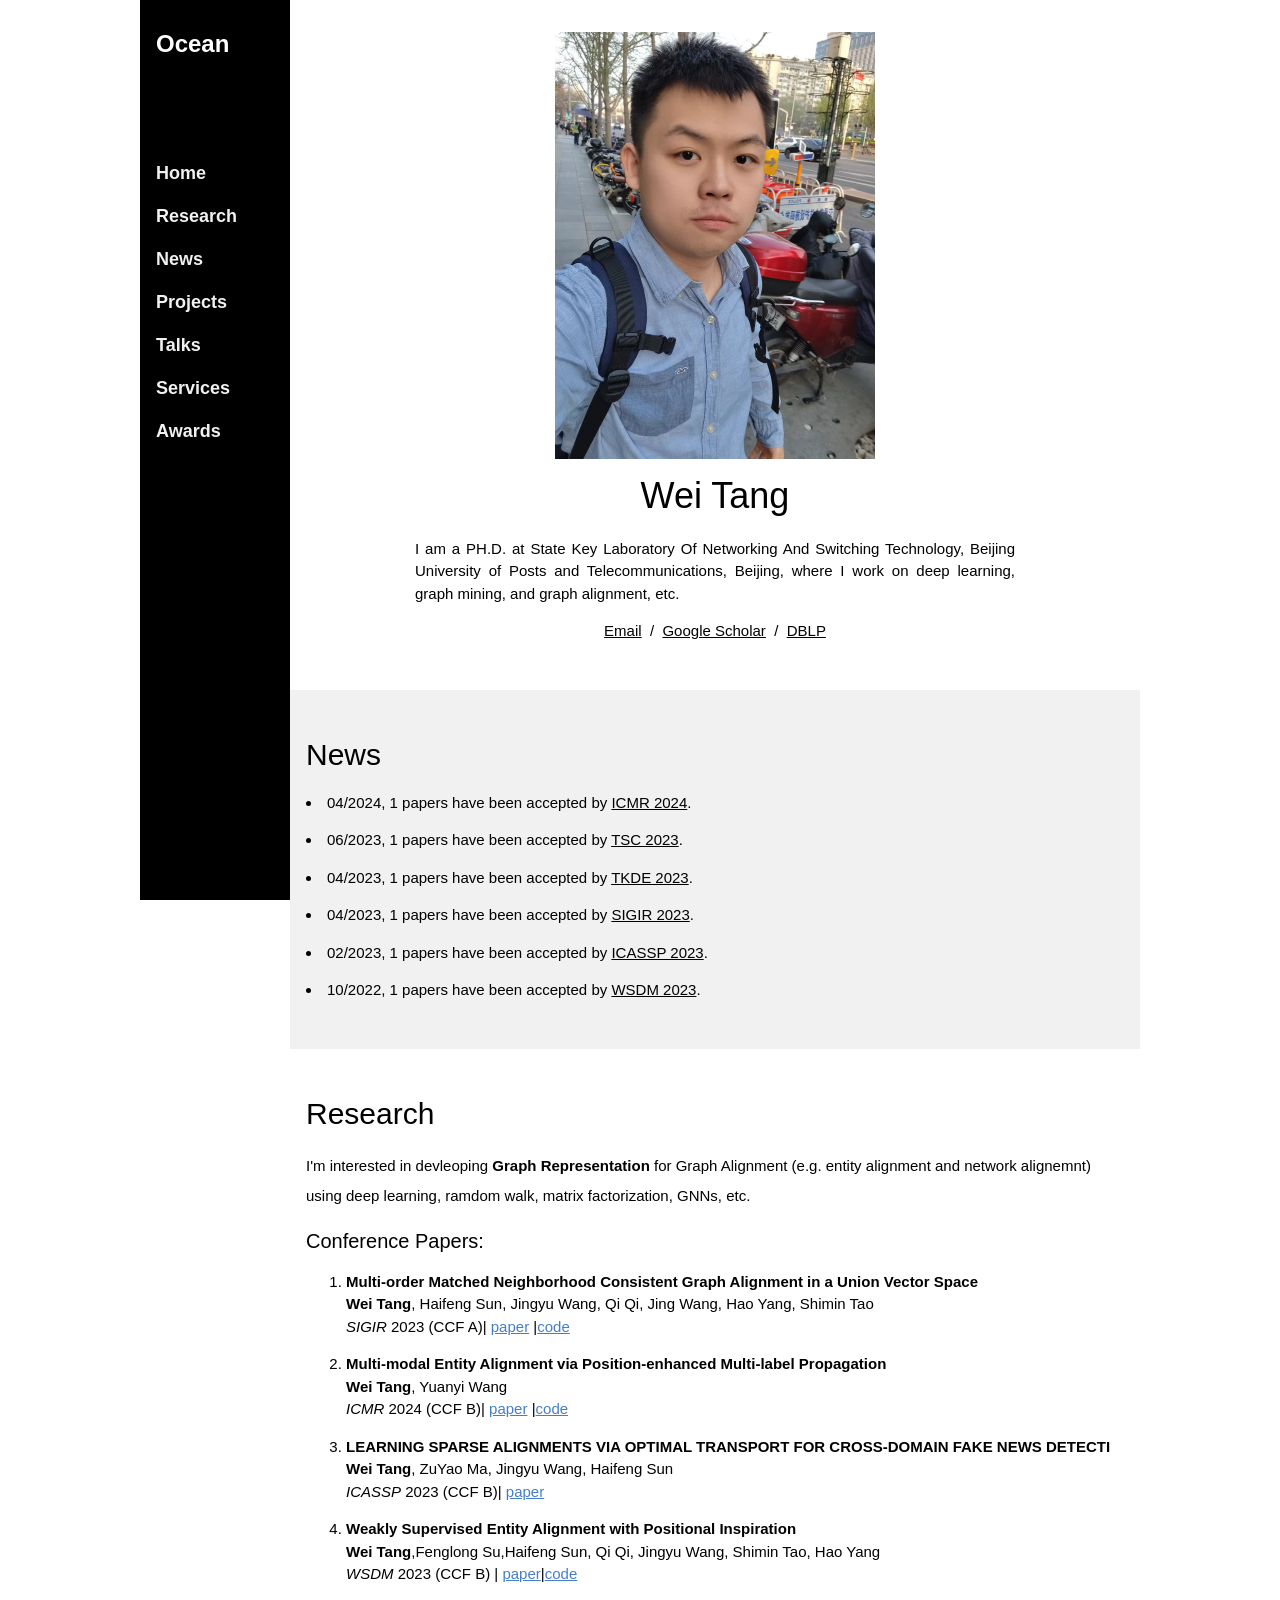
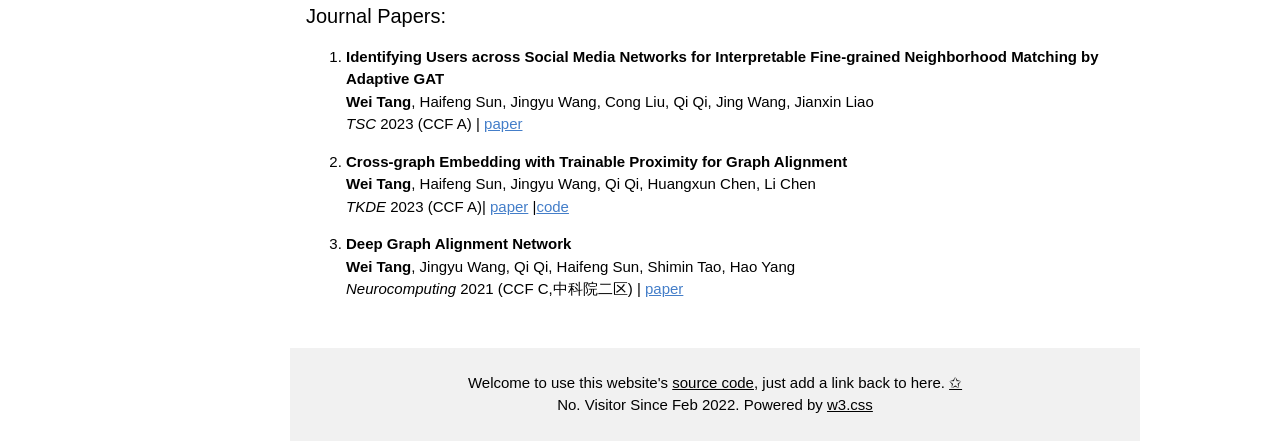
==== index.html @ 627c903e "Update index.html" ====
<!DOCTYPE html>
<html xmlns="http://www.w3.org/1999/xhtml" xml:lang="en">

<head>

  <title>Wei Tang's Homepage</title>

  <meta charset="UTF-8">
  <meta name="viewport" content="width=device-width, initial-scale=1">
  <meta http-equiv="Content-Type" content="text/html; charset=UTF-8">
  <meta name="description" content="Wei Tang is currently a Ph.D. from Beijing University of Posts and Telecommunications.">
  <meta name="keywords" content="Wei Tang, 唐伟, tangwei, Weo, Tang, Graph Representation, Graph/Network Alignment, BUPT, Data Mining">
  <meta name="author" content="Wei Tang" />

  <link rel="stylesheet" href="w3.css">

  <style>
  .w3-sidebar a {font-family: "Roboto", sans-serif}
  body,h1,h2,h3,h4,h5,h6,.w3-wide {font-family: "Montserrat", sans-serif;}
  </style>

  <link rel="icon" type="image/png" href="images/icons.png">
  <!--
  <script src="jquery.min.js"></script>
  <script>
  $(document).ready(function(){
    // Add smooth scrolling to all links
    $("a").on('click', function(event) {
      // Make sure this.hash has a value before overriding default behavior
      if (this.hash !== "") {
        // Prevent default anchor click behavior
        event.preventDefault();
        // Store hash
        var hash = this.hash;
        // Using jQuery's animate() method to add smooth page scroll
        // The optional number (800) specifies the number of milliseconds it takes to scroll to the specified area
        $('html, body').animate({
          scrollTop: $(hash).offset().top
        }, 800, function(){
          // Add hash (#) to URL when done scrolling (default click behavior)
          window.location.hash = hash;
        });
      } // End if
    });
  });
  </script>
  //-->

</head>


<body class="w3-content" style="max-width:1000px">

<!-- Sidebar/menu -->
<nav class="w3-sidebar w3-bar-block w3-black w3-collapse w3-top w3-right" style="z-index:3;width:150px" id="mySidebar">
  <div class="w3-container w3-display-container w3-padding-16">
    <h3><b>Ocean</b></h3>
  </div>
  <div class="w3-padding-64 w3-text-light-grey w3-large" style="font-weight:bold">
    <a href="#home" class="w3-bar-item w3-button">Home</a>
    <a href="#publications" class="w3-bar-item w3-button">Research</a>
    <a href="#news" class="w3-bar-item w3-button">News</a>
    <a href="#projects" class="w3-bar-item w3-button">Projects</a>
    <a href="#talks" class="w3-bar-item w3-button">Talks</a>
    <a href="#service" class="w3-bar-item w3-button">Services</a>
    <a href="#award" class="w3-bar-item w3-button">Awards</a>

  </div>
</nav>

<!-- Top menu on small screens -->
<header class="w3-bar w3-top w3-hide-large w3-black w3-xlarge">
  <div class="w3-bar-item w3-padding-24">Ocean</div>
  <a href="javascript:void(0)" class="w3-bar-item w3-button w3-padding-24 w3-right"  style="font-stretch: extra-expanded;" onclick="w3_open()"><b>≡</b></a>
  </div>
</header>

<!-- Overlay effect when opening sidebar on small screens -->
<div class="w3-overlay w3-hide-large" onclick="w3_close()" style="cursor:pointer" title="close side menu" id="myOverlay"></div>

<!-- !PAGE CONTENT! -->
<div class="w3-main" style="margin-left:150px">

  <!-- Push down content on small screens -->
  <div class="w3-hide-large" style="margin-top:83px"></div>

<!-- The Home Section -->
    <div class="w3-container w3-center w3-padding-32" id="home">
      <img style="width: 80%;max-width: 320px" alt="profile photo" src="images/tangwei.jpg">
      <h1>Wei Tang</h1>
        <p class="w3-justify" style="width:100%;border:0px;border-spacing:0px;border-collapse:separate;margin-right:auto;margin-left:auto;max-width:600px">
          I am a PH.D. at State Key Laboratory Of Networking And Switching Technology, Beijing University of Posts and Telecommunications, Beijing, where I work on deep learning, graph mining, and graph alignment, etc. 
        </p>
        <p class="w3-center">
          <a href="mailto:tangocean@bupt.edu.cn">Email</a> &nbsp/&nbsp
          <a href="https://scholar.google.com/citations?user=0C5hr3gAAAAJ&hl=zh-CN">Google Scholar</a> &nbsp/&nbsp
          <a href="https://dblp.org/pid/58/1874-13.html"> DBLP </a>
        </p>
        </tbody></table>
  </div>

<!-- The News Section-->
  <div class="w3-container w3-light-grey w3-padding-32" id="news">
   <h2>News</h2>
	  <p><li> 04/2024, 1 papers have been accepted by <a href="10.1145/3652583.3658085">ICMR 2024</a>. </li></p>
	  <p><li> 06/2023, 1 papers have been accepted by <a href="https://ieeexplore.ieee.org/xpl/RecentIssue.jsp?punumber=4629386">TSC 2023</a>. </li></p>
	      <p><li> 04/2023, 1 papers have been accepted by <a href="https://ieeexplore.ieee.org/xpl/RecentIssue.jsp?punumber=69">TKDE 2023</a>. </li></p>
      <p><li> 04/2023, 1 papers have been accepted by <a href="https://dl.acm.org/doi/abs/10.1145/3539618.3591735">SIGIR 2023</a>. </li></p>
	 <p><li> 02/2023, 1 papers have been accepted by <a href="https://ieeexplore.ieee.org/document/10095281">ICASSP 2023</a>. </li></p>
      <p><li> 10/2022, 1 papers have been accepted by <a href="https://dl.acm.org/doi/abs/10.1145/3539597.3570394">WSDM 2023</a>. </li></p>
  </div>
<!-- The Projects Section 
  <div class="w3-container w3-padding-32" id="projects">
    <h2>Recent Projects</h2>
    <p class="w3-justify">
        Actually, model compression is a kind of technique for developing portable deep neural networks with lower memory and computation costs. I have done several projects in Huawei including some smartphones' applications in 2019 and 2020 (e.g. Mate 30 and Honor V30). Currently, I am leading the AdderNet project, which aims to develop a series of deep learning models using only additions (<a href="https://www.reddit.com/r/MachineLearning/comments/ekw2s1/r_addernet_do_we_really_need_multiplications_in/">Discussions on Reddit</a>).
    </p>

        <h4><li>Adder Neural Networks</li></h4>
        <img style="width:96%;" src="images/AdderNet.jpg"> 
        <p class="w3-justify">
        <a style="color: #447ec9" href="https://github.com/huawei-noah/AdderNet">Project Page</a> | <a style="color: #447ec9" href="https://arxiv.org/pdf/2101.10015.pdf">Hardware Implementation</a>
        </p>
        <p class="w3-justify">
        I would like to say, <span style="color:red">AdderNet is very cool!</span> The initial idea was came up in about 2017 when climbing with some friends at Beijing. By replacing all convolutional layers (except the first and the last layers), we now can obtain comparable performance on ResNet architectures. In addition, to make the story more complete, we recent release the hardware implementation and some quantization methods. The results are quite encouraging, we can reduce both <strong>the energy consumption and thecircuit areas significantly without affecting the performance</strong>. Now, we are working on more applications to reduce the costs of launching AI algorithms such as low-level vision, detection, and NLP tasks.
        </p> 

        <h4><li>GhostNet on MindSpore: SOTA Lightweight CV Networks</li></h4>
        <img style="width:96%;" src="images/GhostNet.png"> 
        <p class="w3-justify">
        <a style="color: #447ec9" href="https://live.huawei.com/huaweiconnect/meeting/cn/5872.html">Huawei Connect (HC) 2020</a> | <a style="color: #447ec9" href="https://www.mindspore.cn/resources/hub">MindSpore Hub</a>
        </p>
        <p class="w3-justify">
        The initial verison of GhostNet was accepted by CVPR 2020, which achieved SOTA performance on ImageNet: <span style="color:red">75.7%</span> top1 acc with only <span style="color:red">226M FLOPS</span>. In the current version, we release a series computer vision models (e.g. int8 quantization, detection, and larger networks) on <strong>MindsSpore 1.0</strong> and <strong>Mate 30 Pro (Kirin 990)</strong>.
        </p> 

        <h4><li>AI on Ascend: Real-Time Video Style Transfer</li></h4>
        <img style="width:32%;" src="images/atlas200.png"> &nbsp&nbsp <img style="width:60%;" src="images/video.gif">
        <p class="w3-justify">
        <a style="color: #447ec9" href="https://www.huaweicloud.com/intl/en-us/HDC.Cloud.html">Huawei Developer Conference (HDC) 2020</a> | <a style="color: #447ec9" href="https://developer.huaweicloud.com/exhibition/Atlas_neural_style.html">Online Demo</a>
        </p>
        <p class="w3-justify">
        This project aims to develop a video style transfer system on the <strong>Huawei Atlas 200 DK AI developer Kit</strong>. The latency of the original model for processing one image is about <span style="color:red">630ms</span>. After accelerating it using our method, the lantency now is about <span style="color:red">40ms</span>. 
        </p>  

  </div>
-->
  
  <!-- The Talks Section 
  <div class="w3-container w3-light-grey w3-padding-32" id="talks">
    <h2>Talks</h2>
      <p><li> 10/2021, Vision Transformer at <a href="http://valser.org/2021/#/tutorial">VALSE 2021, Hangzhou, China</a>.</li></p>
	  <p><li> 05/2021, Adder Neural Network at <a href="https://haet2021.github.io/speakers.html">HAET ICLR 2021 workshop</a>. Thanks <a href="https://datawisdom.ca/">Vahid</a> for the invitation.</li></p>
      <p><li> 06/2020, "<a href="http://valser.org/webinar/slide/slides/20200603/%E6%A8%A1%E5%9E%8B%E5%8E%8B%E7%BC%A9-%E5%B7%A5%E4%B8%9A%E7%95%8C%E5%92%8C%E5%AD%A6%E6%9C%AF%E7%95%8C%E7%9A%84%E5%B7%AE%E5%BC%82.pdf">AI on the Edge - Discussion on the Gap Between Industry and Academia</a>" at <a  href="http://valser.org/"><strong>VALSE</strong></a> Webinar.</li></p>
      <p><li> 05/2020, "<a href="https://www.bilibili.com/video/av925692420/">Edge AI: Progress and Future Directions</a>" at <a href="https://www.qbitai.com/"> <strong>QbitAI</strong></a> using <a  href="https://www.bilibili.com/"><strong>bilibili</strong></a>.</li></p>
  </div>
-->
 <!-- The Publications Section -->
  <div class="w3-container w3-padding-32"" id="publications">
    <h2>Research</h2>
      <p class="w3-left-align" style="line-height:200%">
        I'm interested in devleoping <strong>Graph Representation</strong> for Graph Alignment (e.g. entity alignment and network alignemnt) using deep learning, ramdom walk, matrix factorization, GNNs, etc.
      </p>
    <h4> Conference Papers:</h4>

    <ol>


						         
						       
      <p>
      <li><strong>Multi-order Matched Neighborhood Consistent Graph Alignment
in a Union Vector Space</strong>
      <br>
      <strong>Wei Tang</strong>, Haifeng Sun, Jingyu Wang, Qi Qi, Jing Wang, Hao Yang, Shimin Tao
      <br>
      <em>SIGIR</em> 2023 (CCF A)| <a style="color: #447ec9" href="https://dl.acm.org/doi/abs/10.1145/3539618.3591735">paper</a> |<a style="color: #447ec9" href="https://github.com/OceanTangWei/MMNC">code</a>
      </p>

	    	    	          <p>
      <li><strong>Multi-modal Entity Alignment via Position-enhanced Multi-label Propagation</strong>
      <br>
      <strong>Wei Tang</strong>, Yuanyi Wang
      <br>
      <em>ICMR</em> 2024 (CCF B)| <a style="color: #447ec9" href="10.1145/3652583.3658085">paper</a> |<a style="color: #447ec9" href="https://github.com/OceanTangWei/PMMEA">code</a>
      </p>
							     
    <p>
      <li><strong>LEARNING SPARSE ALIGNMENTS VIA OPTIMAL TRANSPORT FOR CROSS-DOMAIN FAKE NEWS DETECTI</strong>
      <br>
      <strong>Wei Tang</strong>, ZuYao Ma, Jingyu Wang, Haifeng Sun 
      <br>
      <em>ICASSP</em> 2023 (CCF B)| <a style="color: #447ec9" href="https://ieeexplore.ieee.org/document/10095281">paper</a> 
      </p>
							      
      <p>
      <li><strong>Weakly Supervised Entity Alignment with Positional Inspiration</strong>
      <br>
      <strong>Wei Tang</strong>,Fenglong Su,Haifeng Sun, Qi Qi, Jingyu Wang, Shimin Tao, Hao Yang
      <br>
      <em>WSDM</em> 2023 (CCF B) | <a style="color: #447ec9" href="https://dl.acm.org/doi/pdf/10.1145/3539597.3570394">paper</a>|<a style="color: #447ec9" href="https://github.com/OceanTangWei/PEEA">code</a>
      </p>



      </ol>
																		 
																		 																 
    <h4> Journal Papers:</h4>

    <ol>
														           <p>
      <li><strong>Identifying Users across Social Media Networks for Interpretable Fine-grained Neighborhood Matching by Adaptive GAT</strong>
      <br>
      <strong>Wei Tang</strong>, Haifeng Sun, Jingyu Wang, Cong Liu, Qi Qi, Jing Wang, Jianxin Liao
      <br>
      <em>TSC</em> 2023 (CCF A) | <a style="color: #447ec9" href="https://ieeexplore.ieee.org/xpl/RecentIssue.jsp?punumber=4629386">paper</a>
      </p>
														       <p>
      <li><strong>Cross-graph Embedding with Trainable Proximity for Graph Alignment</strong>
      <br>
      <strong>Wei Tang</strong>, Haifeng Sun, Jingyu Wang, Qi Qi, Huangxun Chen, Li Chen
      <br>
      <em>TKDE</em> 2023 (CCF A)| <a style="color: #447ec9" href="https://ieeexplore.ieee.org/xpl/RecentIssue.jsp?punumber=69">paper</a> |<a style="color: #447ec9" href="https://github.com/OceanTangWei/CEGA">code</a> 
      </p>
      <p>
      <li><strong>Deep Graph Alignment Network</strong>
      <br>
      <strong>Wei Tang</strong>, Jingyu Wang, Qi Qi, Haifeng Sun, Shimin Tao, Hao Yang
      <br>
      <em>Neurocomputing</em> 2021 (CCF C,中科院二区) | <a style="color: #447ec9" href="https://www.sciencedirect.com/science/article/pii/S0925231221013461">paper</a>
      </p>

      </ol>

    </p>
																		 
																																			 
																		 
  </div>
<!--
 <div class="w3-container w3-light-grey w3-padding-32" id="service">
    <h2>Services</h2>
      <p><li> Area Chair of <a href="https://icml.cc/Conferences/2023">ICML 2021</a>, <a href="https://nips.cc/Conferences/2022/">NeurIPS 2022</a>, <a href="https://icml.cc/Conferences/2021">ICML 2021</a>, <a href="https://nips.cc/Conferences/2021/">NeurIPS 2021</a>.</p>
      <p><li> Action Editor of <a href="https://jmlr.org/tmlr/">TMLR</a> (Transactions on Machine Learning Research).</p>
      <p><li> Senior Program Committee Members of <a href="https://ijcai-21.org/">IJCAI 2021</a>, <a href="https://www.ijcai20.org/">IJCAI 2020</a> and <a href="https://www.ijcai19.org/program-committee.html">IJCAI 2019</a>.</p>
      <p><li> Journal Reviewers of <a href="https://ieeexplore.ieee.org/xpl/RecentIssue.jsp?punumber=34">IEEE T-PAMI</a>, <a href="https://www.springer.com/journal/11263">IJCV</a>, <a href="https://ieeexplore.ieee.org/xpl/RecentIssue.jsp?punumber=83">IEEE T-IP</a>, <a href="https://ieeexplore.ieee.org/xpl/RecentIssue.jsp?punumber=5962385">IEEE T-NNLS</a>, <a href="https://ieeexplore.ieee.org/xpl/RecentIssue.jsp?punumber=6046">IEEE T-MM</a>, <a href="https://ieeexplore.ieee.org/xpl/RecentIssue.jsp?punumber=69">IEEE T-KDE</a>, etc.</p>
      <p><li> Program Committee Members of ICCV 2021, AAAI 2021, ICLR 2021, NeurIPS 2020, ICML 2020, ECCV 2020, CVPR 2020, ICLR 2020, AAAI 2020, ICCV 2019, CVPR 2019, ICLR 2019, AAAI 2019, IJCAI 2018, AAAI 2018, NeurIPS 2018, etc.</p>
  </div>
  -->

  <!-- The Awards Section 
  <div class="w3-container w3-padding-32" id="award">
    <h2>Awards</h2>
    <p><li> 2020, <a href="https://mp.weixin.qq.com/s/dORL01lgFNDHgjp3KMJmiQ">Nomination for Outstanding Youth Paper Award</a>, <a href="https://worldaic.com.cn/portal/en/aboutus.html">WAIC</a></p>               
    <p><li> 2017, <a href="https://research.google/outreach/phd-fellowship/recipients/?category=2017">Google PhD Fellowship</a></p>
    <p><li> 2017, <a href="http://scholarship.baidu.com/">Baidu Scholarship</a></p>
    <p><li> 2017, President's PhD Scholarship, Peking University</p>
    <p><li> 2017, National Scholarship for Graduate Students</p>
    <p><li> 2016, National Scholarship for Graduate Students</p>
  </div>  
							 
-->

  <div class="w3-light-grey w3-center w3-padding-24">

    Welcome to use this website's <a href="https://github.com/YunheWang/HomePage">source code</a>, just add a link back to here. <a href="https://www.wangyunhe.site/">&#10025;</a></br>

  <!-- Default Statcounter code for Yunhe Wang's Homepage
  https://www.wangyunhe.site -->
  No.
  <script type="text/javascript">
  var sc_project=12347113; 
  var sc_invisible=0; 
  var sc_security="21aca5d1"; 
  var sc_https=1; 
  var scJsHost = "https://";
  document.write("<sc"+"ript type='text/javascript' src='" + scJsHost+
  "statcounter.com/counter/counter.js'></"+"script>");
  </script> Visitor Since Feb 2022. Powered by <a href="https://www.w3schools.com/w3css/default.asp" title="W3.CSS" target="_blank" class="w3-hover-opacity">w3.css</a>
  <noscript>
    <div class="statcounter"><a title="Web Analytics Made Easy -
  StatCounter" href="https://statcounter.com/" target="_blank"><img
  class="statcounter" src="https://c.statcounter.com/12347113/0/21aca5d1/0/"
  alt="Web Analytics Made Easy - StatCounter"></a></div>
  </noscript>
  <!-- End of Statcounter Code -->

  </div>

  <!-- End page content -->
</div>

<script>
// Accordion 
function myAccFunc() {
  var x = document.getElementById("demoAcc");
  if (x.className.indexOf("w3-show") == -1) {
    x.className += " w3-show";
  } else {
    x.className = x.className.replace(" w3-show", "");
  }
}

// Click on the "Jeans" link on page load to open the accordion for demo purposes
document.getElementById("myBtn").click();


// Open and close sidebar
function w3_open() {
  document.getElementById("mySidebar").style.display = "block";
  document.getElementById("myOverlay").style.display = "block";
}
 
function w3_close() {
  document.getElementById("mySidebar").style.display = "none";
  document.getElementById("myOverlay").style.display = "none";
}
</script>

</body>
</html>
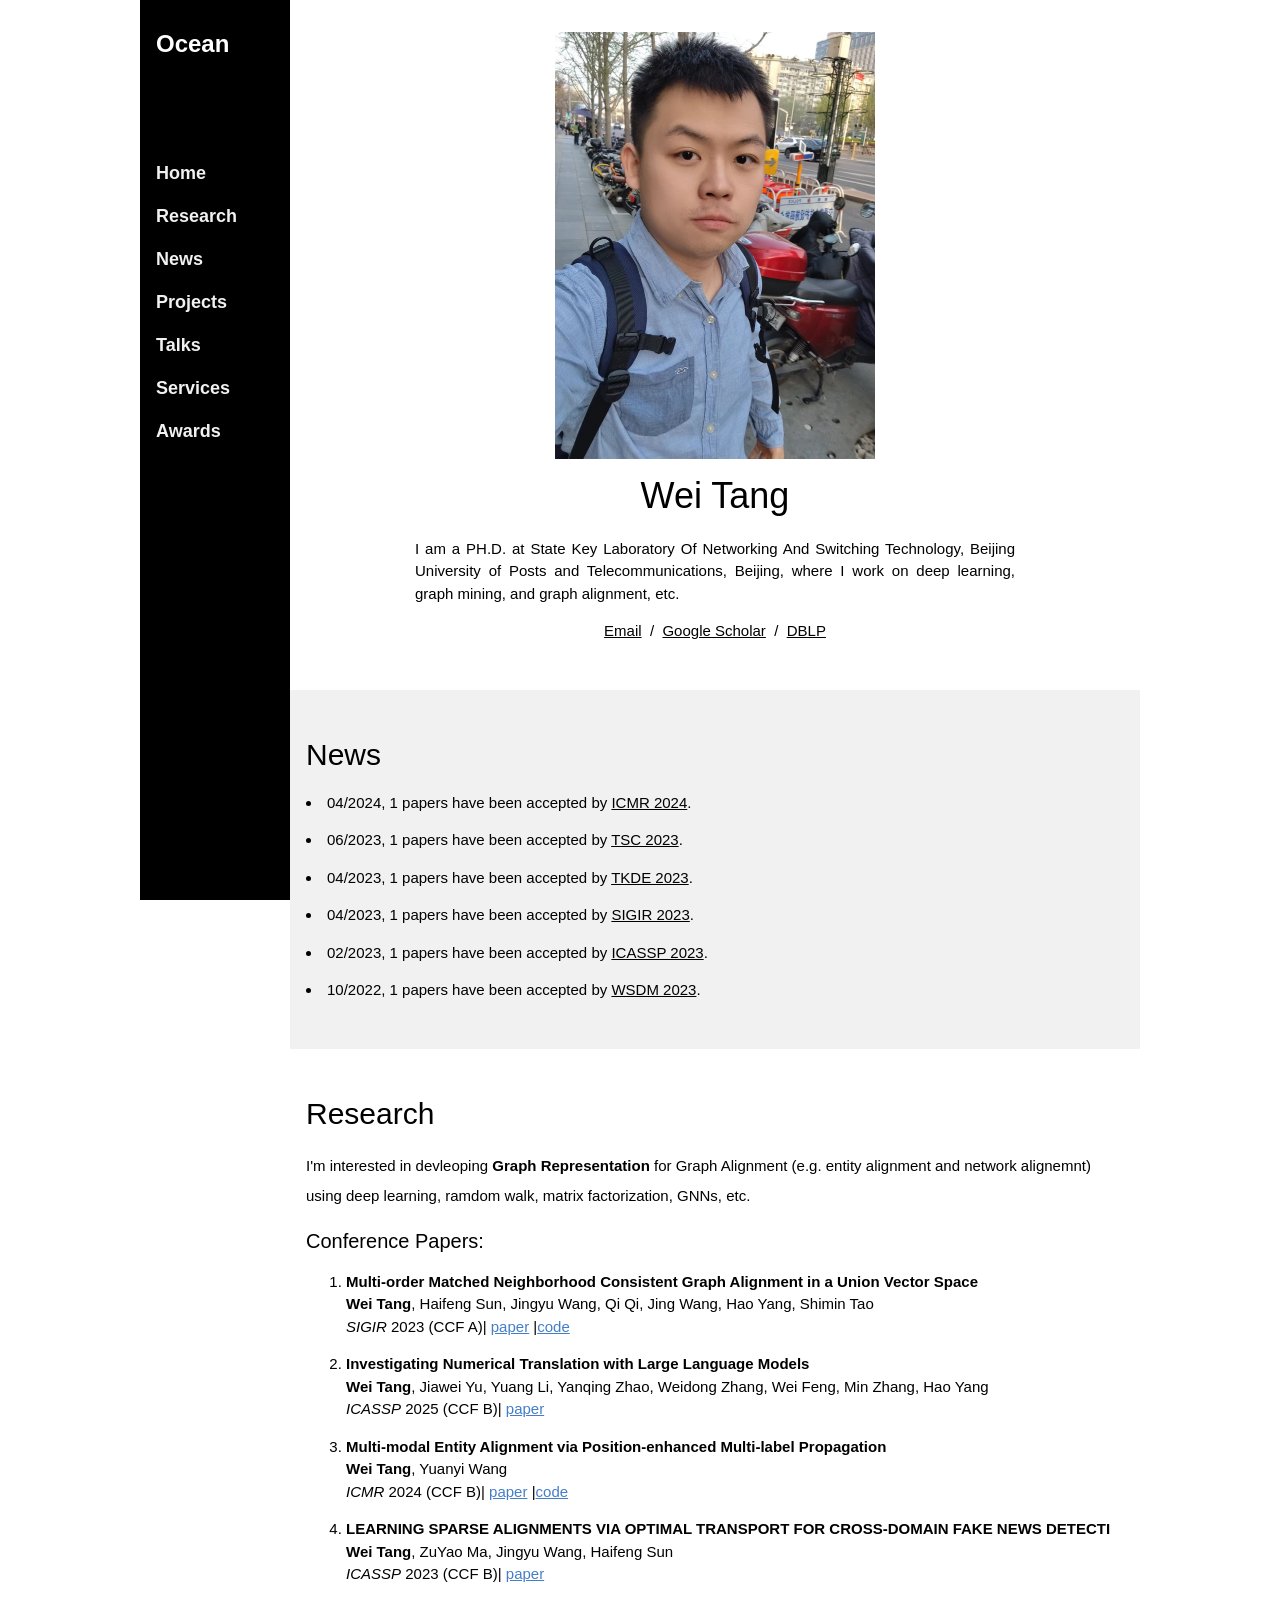
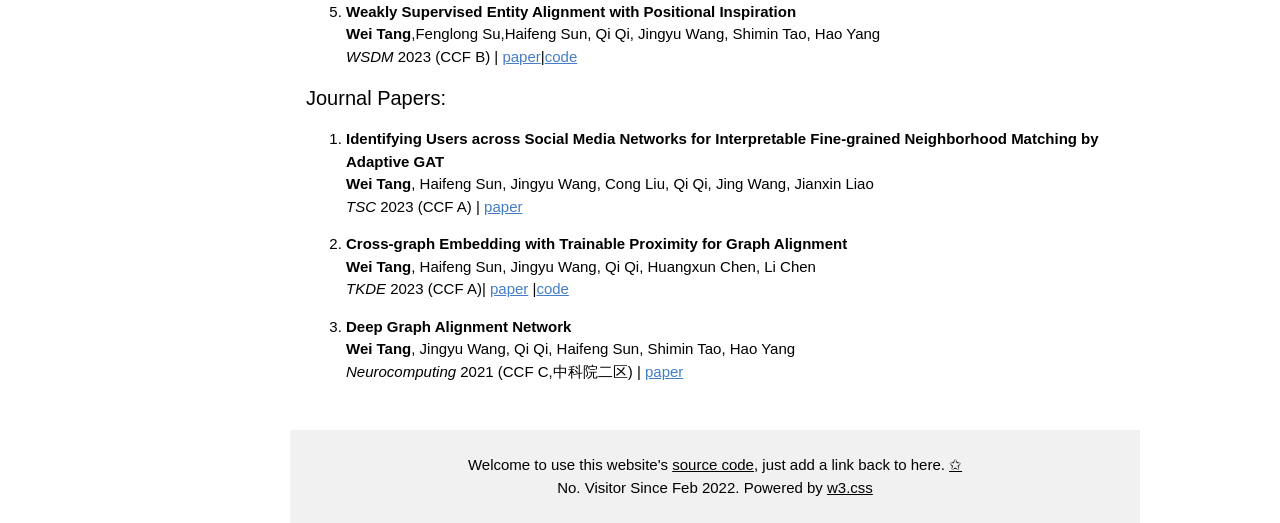
==== commit 3b62e699: "Update index.html" ====
--- a/index.html
+++ b/index.html
@@ -178,6 +178,14 @@
       <em>SIGIR</em> 2023 (CCF A)| <a style="color: #447ec9" href="https://dl.acm.org/doi/abs/10.1145/3539618.3591735">paper</a> |<a style="color: #447ec9" href="https://github.com/OceanTangWei/MMNC">code</a>
       </p>
 
+	    	    	    	          <p>
+      <li><strong>Investigating Numerical Translation with Large Language Models</strong>
+      <br>
+      <strong>Wei Tang</strong>, Jiawei Yu, Yuang Li, Yanqing Zhao, Weidong Zhang, Wei Feng, Min Zhang, Hao Yang
+      <br>
+      <em>ICASSP</em> 2025 (CCF B)| <a style="color: #447ec9" href="10.1145/3652583.3658085">paper</a>
+      </p>
+
 	    	    	          <p>
       <li><strong>Multi-modal Entity Alignment via Position-enhanced Multi-label Propagation</strong>
       <br>
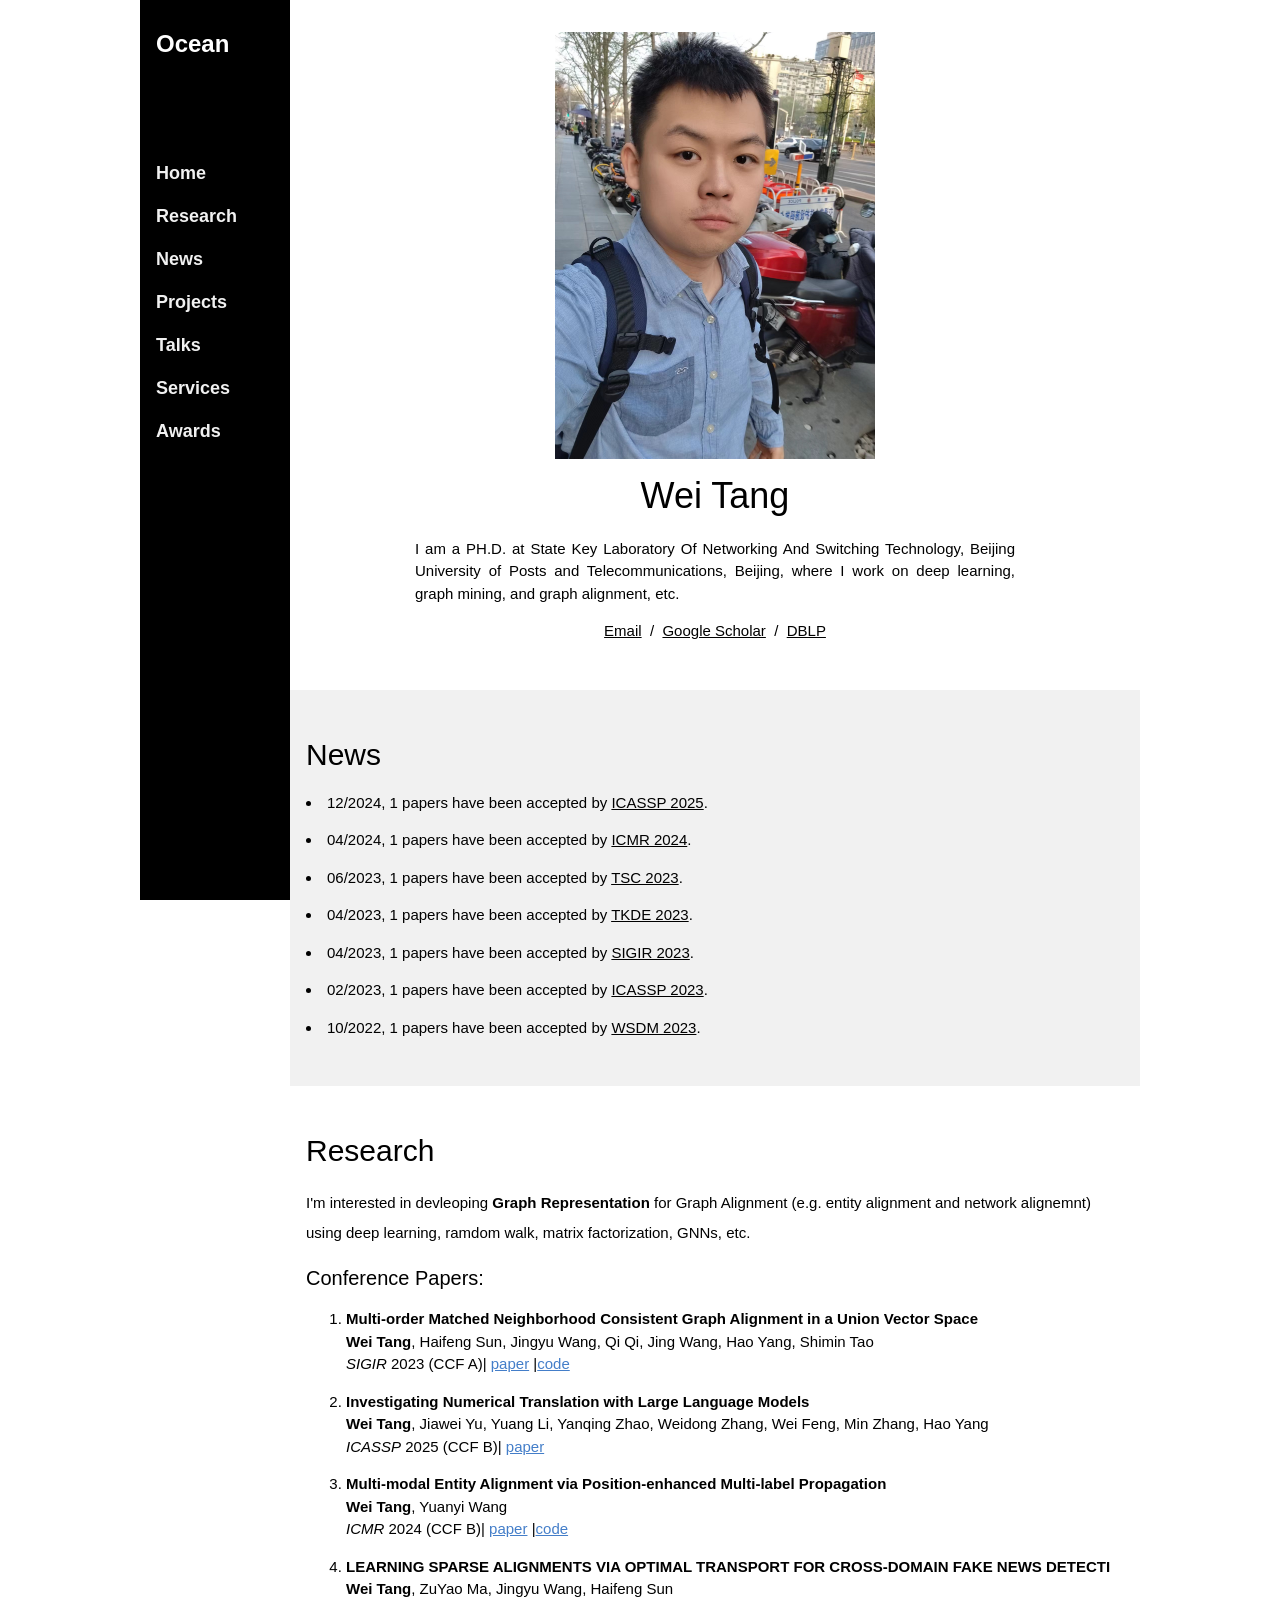
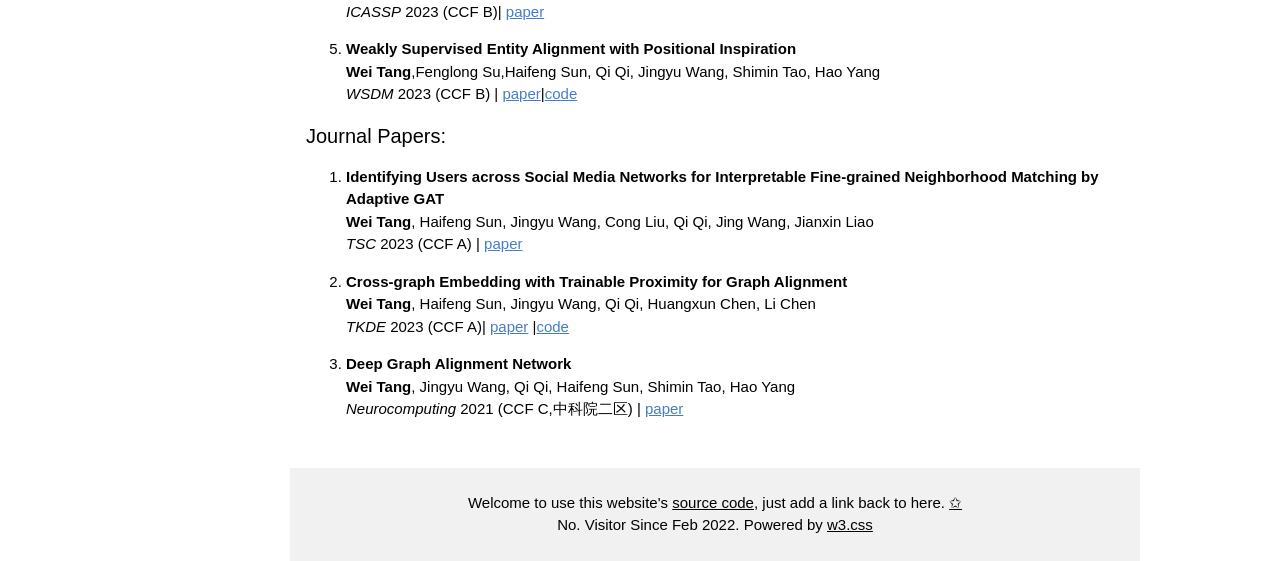
==== commit ef09bceb: "Update index.html" ====
--- a/index.html
+++ b/index.html
@@ -103,6 +103,7 @@
 <!-- The News Section-->
   <div class="w3-container w3-light-grey w3-padding-32" id="news">
    <h2>News</h2>
+	   <p><li> 12/2024, 1 papers have been accepted by <a href="10.1145/3652583.3658085">ICASSP 2025</a>. </li></p>
 	  <p><li> 04/2024, 1 papers have been accepted by <a href="10.1145/3652583.3658085">ICMR 2024</a>. </li></p>
 	  <p><li> 06/2023, 1 papers have been accepted by <a href="https://ieeexplore.ieee.org/xpl/RecentIssue.jsp?punumber=4629386">TSC 2023</a>. </li></p>
 	      <p><li> 04/2023, 1 papers have been accepted by <a href="https://ieeexplore.ieee.org/xpl/RecentIssue.jsp?punumber=69">TKDE 2023</a>. </li></p>
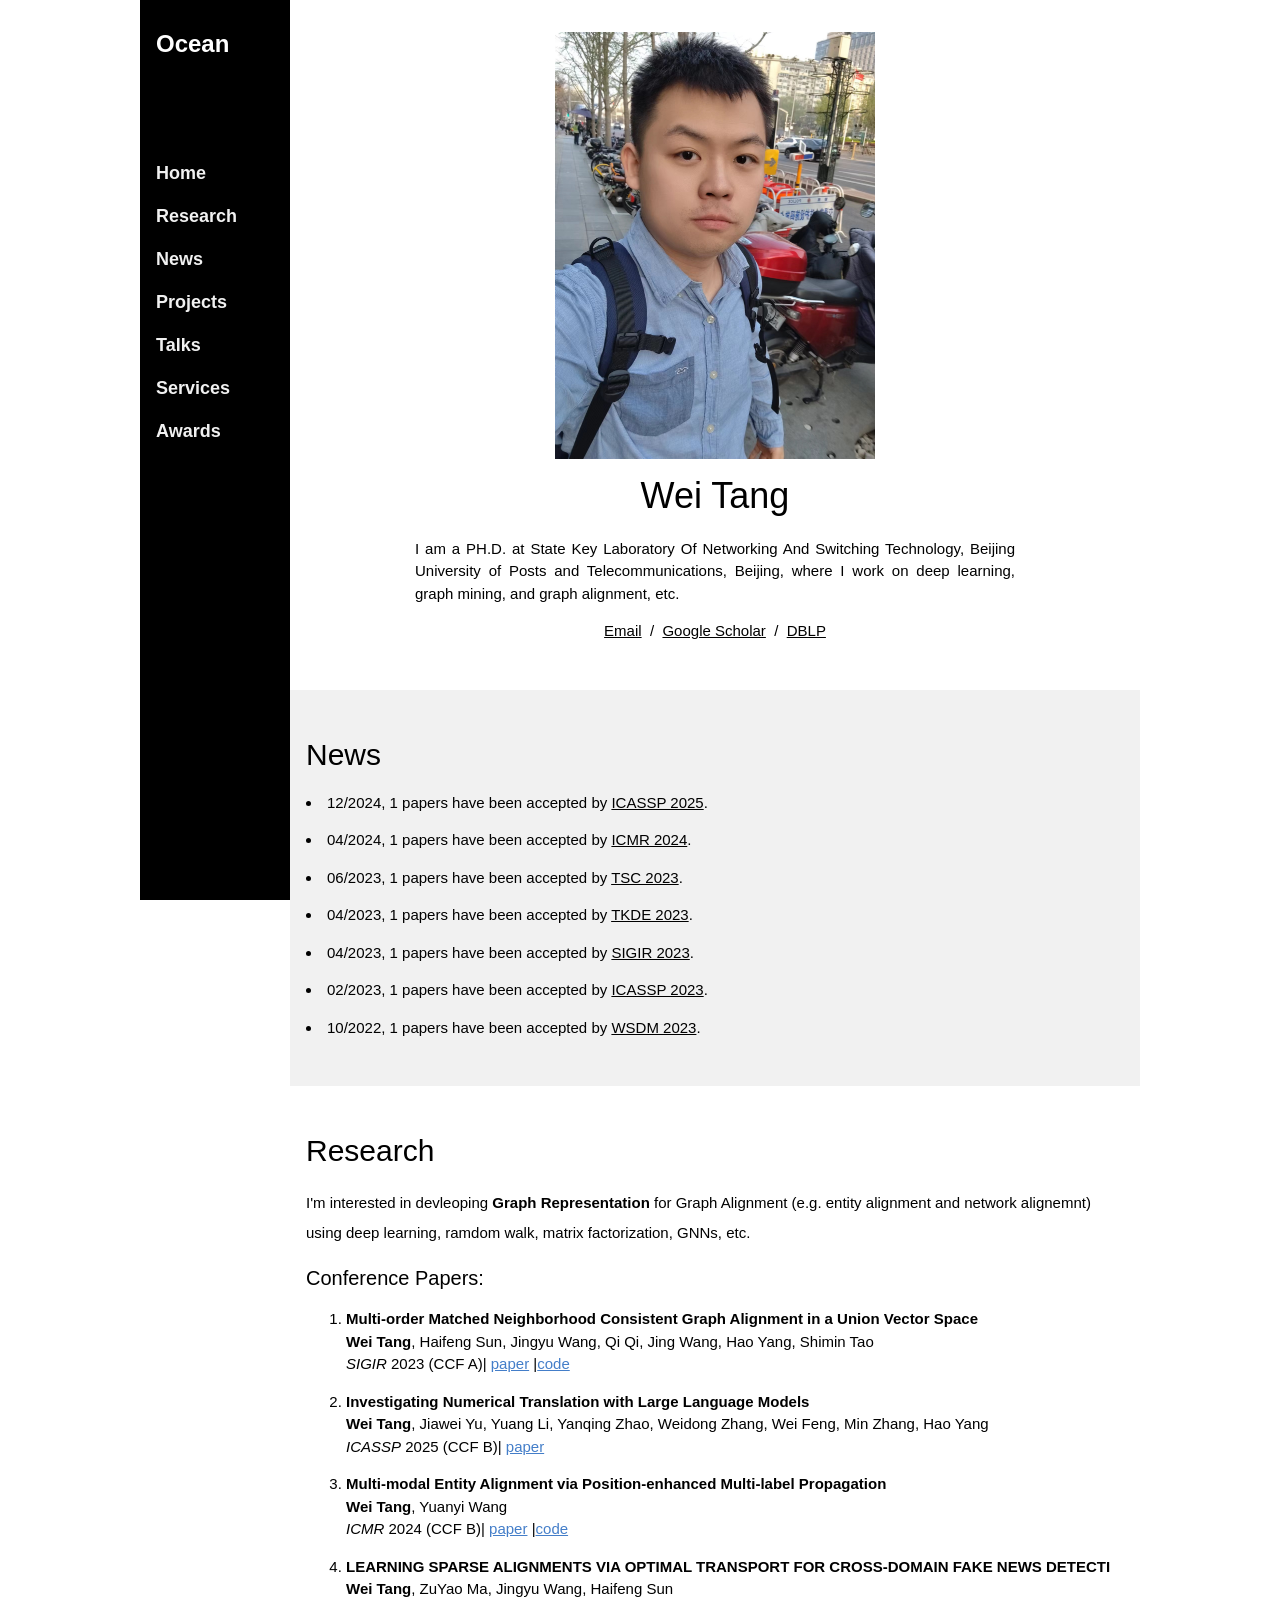
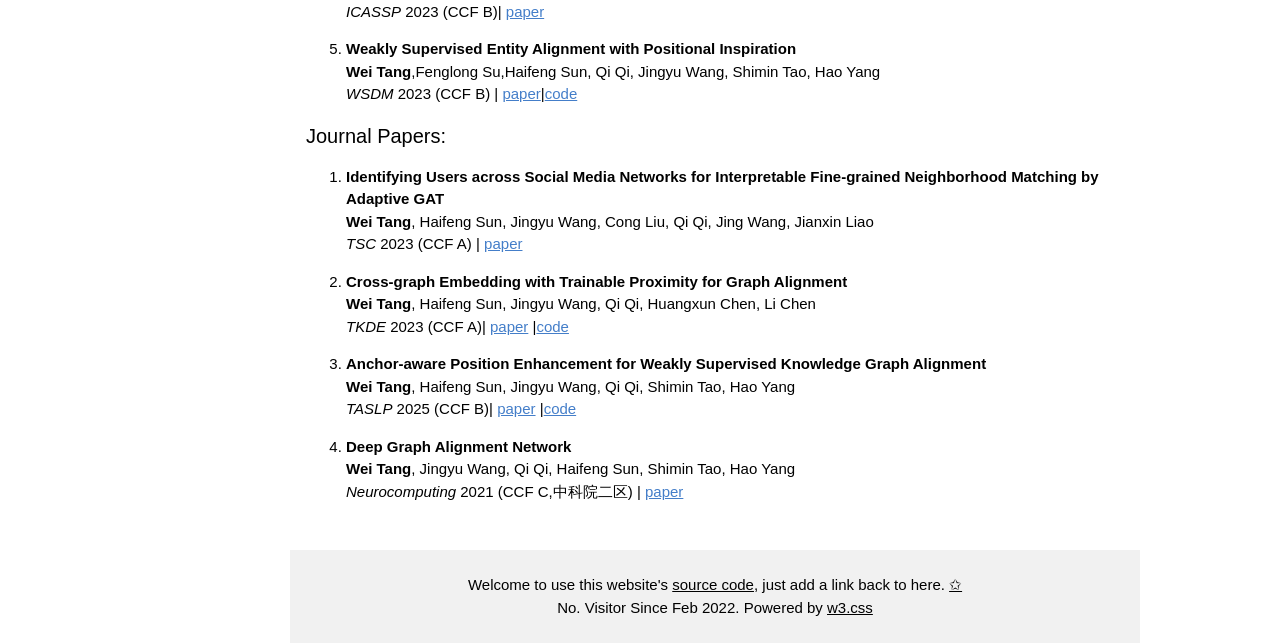
==== commit 8ec5603d: "Update index.html" ====
--- a/index.html
+++ b/index.html
@@ -233,6 +233,12 @@
       <br>
       <em>TKDE</em> 2023 (CCF A)| <a style="color: #447ec9" href="https://ieeexplore.ieee.org/xpl/RecentIssue.jsp?punumber=69">paper</a> |<a style="color: #447ec9" href="https://github.com/OceanTangWei/CEGA">code</a> 
       </p>
+	          <li><strong>Anchor-aware Position Enhancement for Weakly Supervised Knowledge Graph Alignment</strong>
+      <br>
+      <strong>Wei Tang</strong>, Haifeng Sun, Jingyu Wang, Qi Qi, Shimin Tao, Hao Yang
+      <br>
+      <em>TASLP</em> 2025 (CCF B)| <a style="color: #447ec9" href="https://ieeexplore.ieee.org/xpl/RecentIssue.jsp?punumber=69">paper</a> |<a style="color: #447ec9" href="https://github.com/OceanTangWei/CEGA">code</a> 
+      </p>
       <p>
       <li><strong>Deep Graph Alignment Network</strong>
       <br>
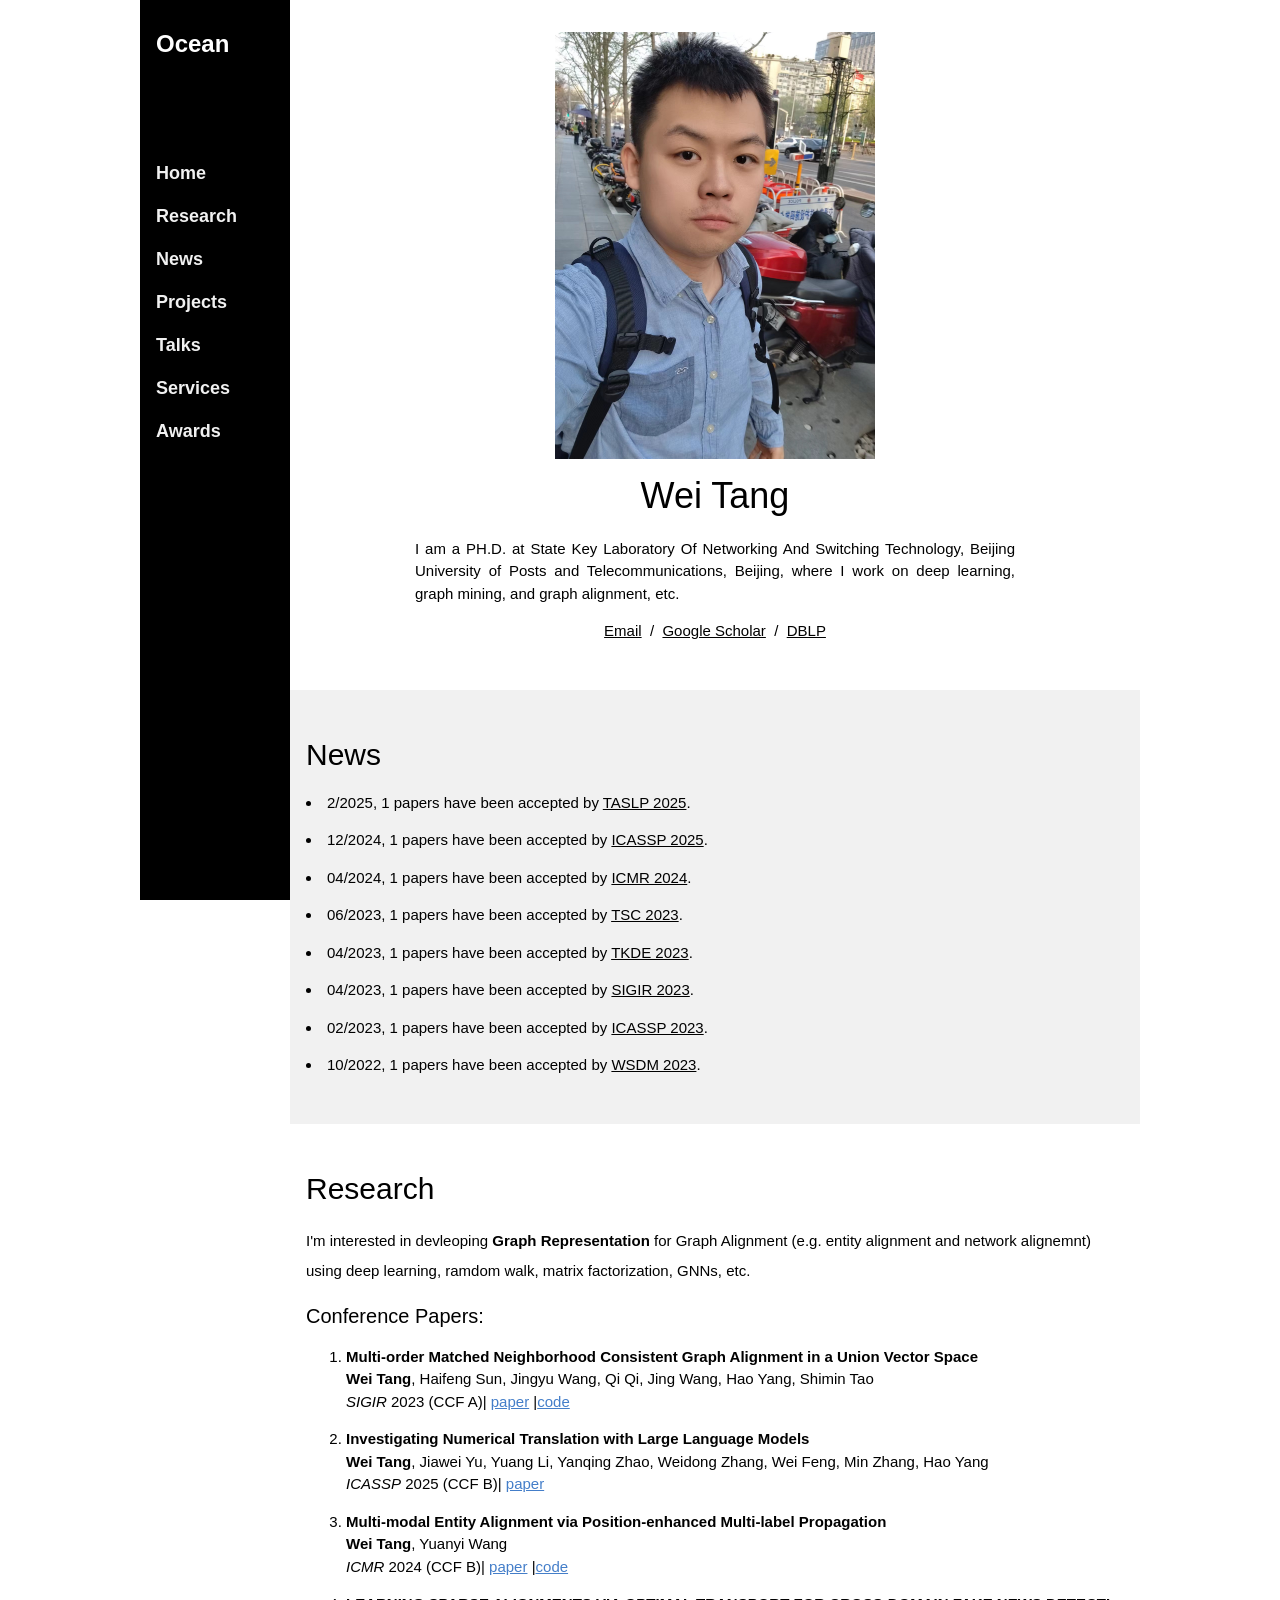
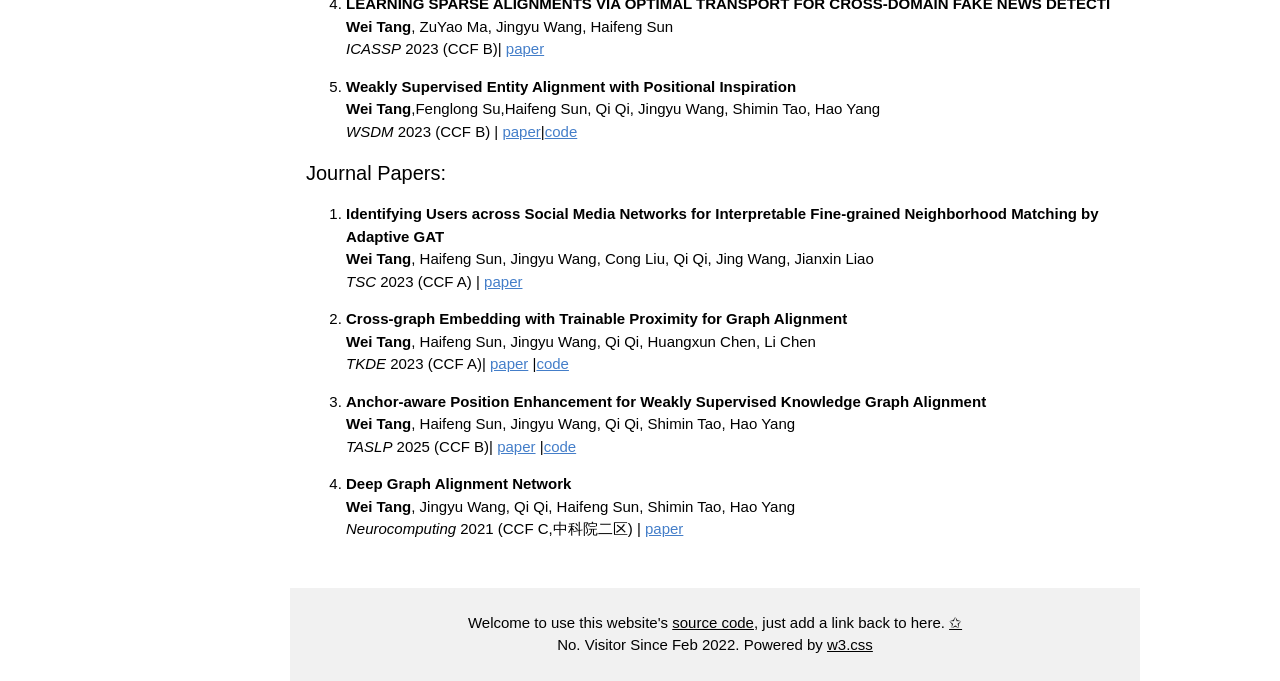
==== commit c76831c2: "Update index.html" ====
--- a/index.html
+++ b/index.html
@@ -103,6 +103,7 @@
 <!-- The News Section-->
   <div class="w3-container w3-light-grey w3-padding-32" id="news">
    <h2>News</h2>
+	  	   <p><li> 2/2025, 1 papers have been accepted by <a href="10.1145/3652583.3658085">TASLP 2025</a>. </li></p>
 	   <p><li> 12/2024, 1 papers have been accepted by <a href="10.1145/3652583.3658085">ICASSP 2025</a>. </li></p>
 	  <p><li> 04/2024, 1 papers have been accepted by <a href="10.1145/3652583.3658085">ICMR 2024</a>. </li></p>
 	  <p><li> 06/2023, 1 papers have been accepted by <a href="https://ieeexplore.ieee.org/xpl/RecentIssue.jsp?punumber=4629386">TSC 2023</a>. </li></p>
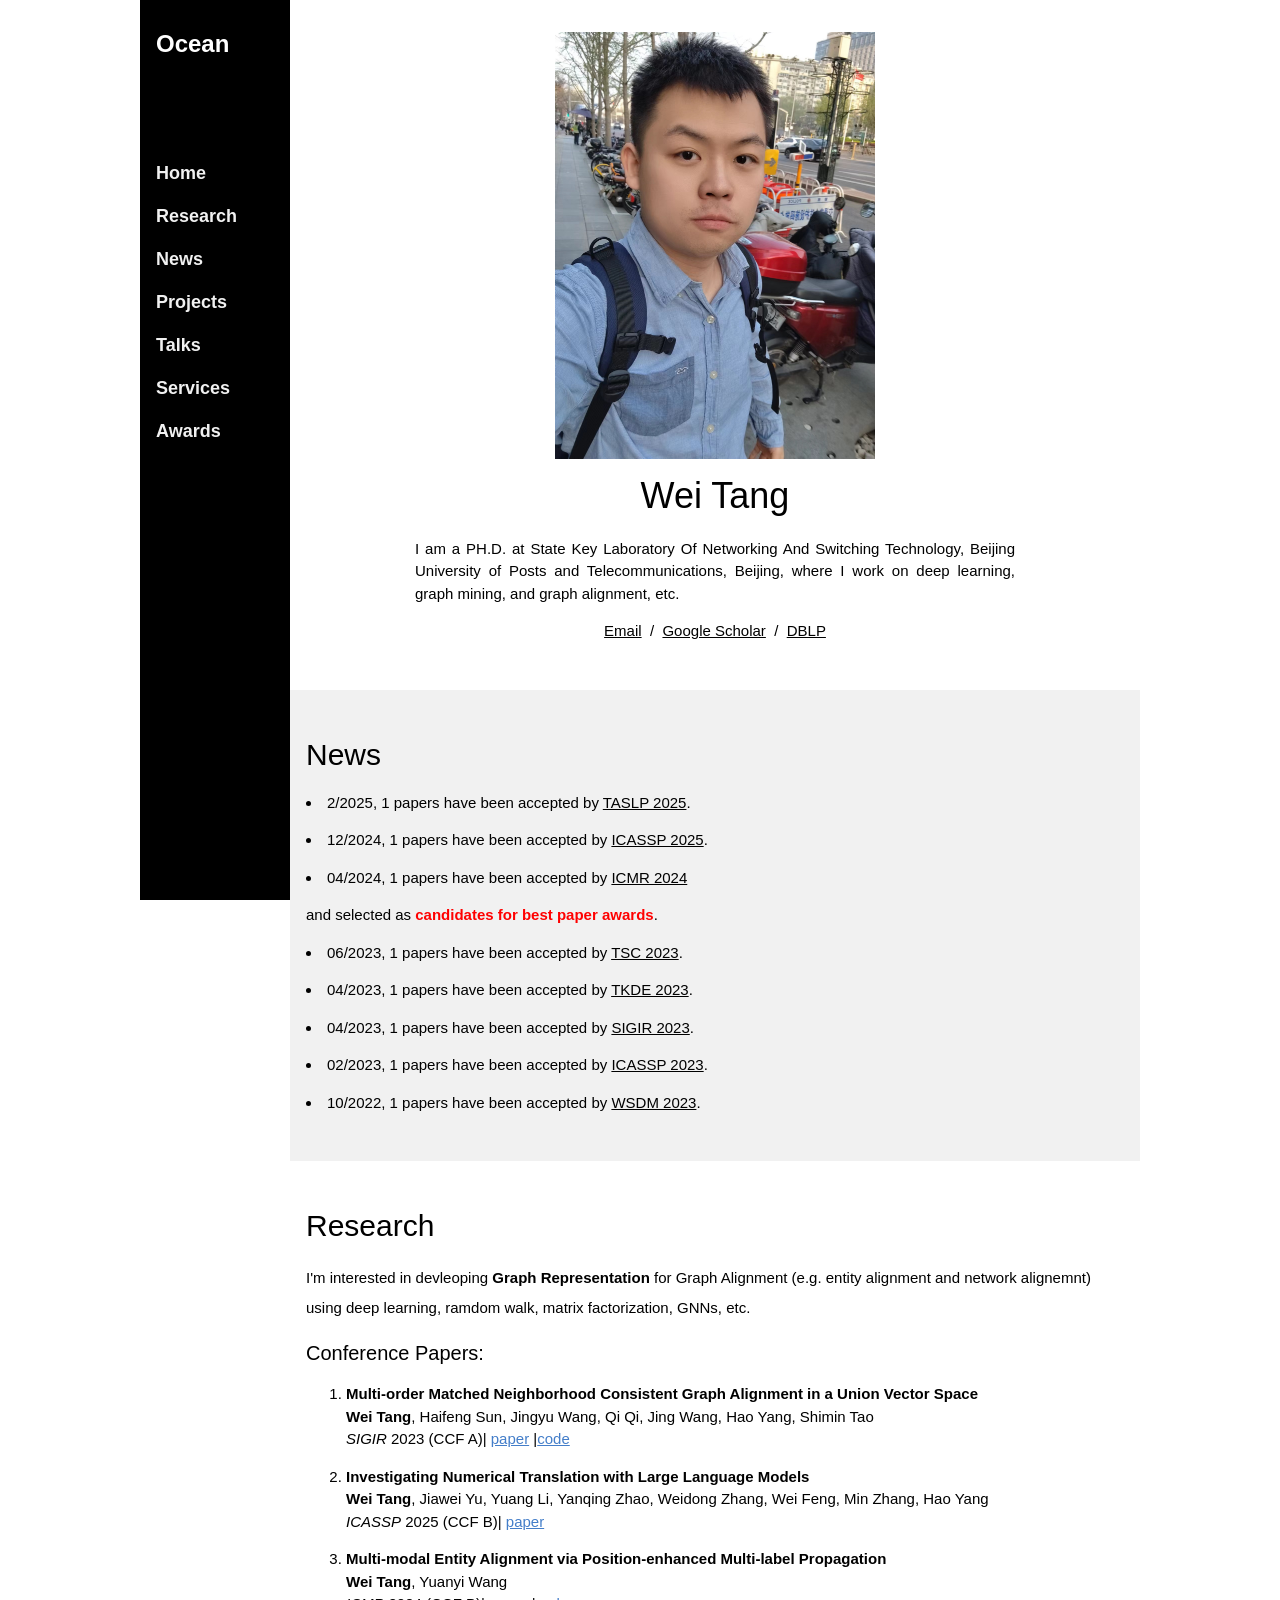
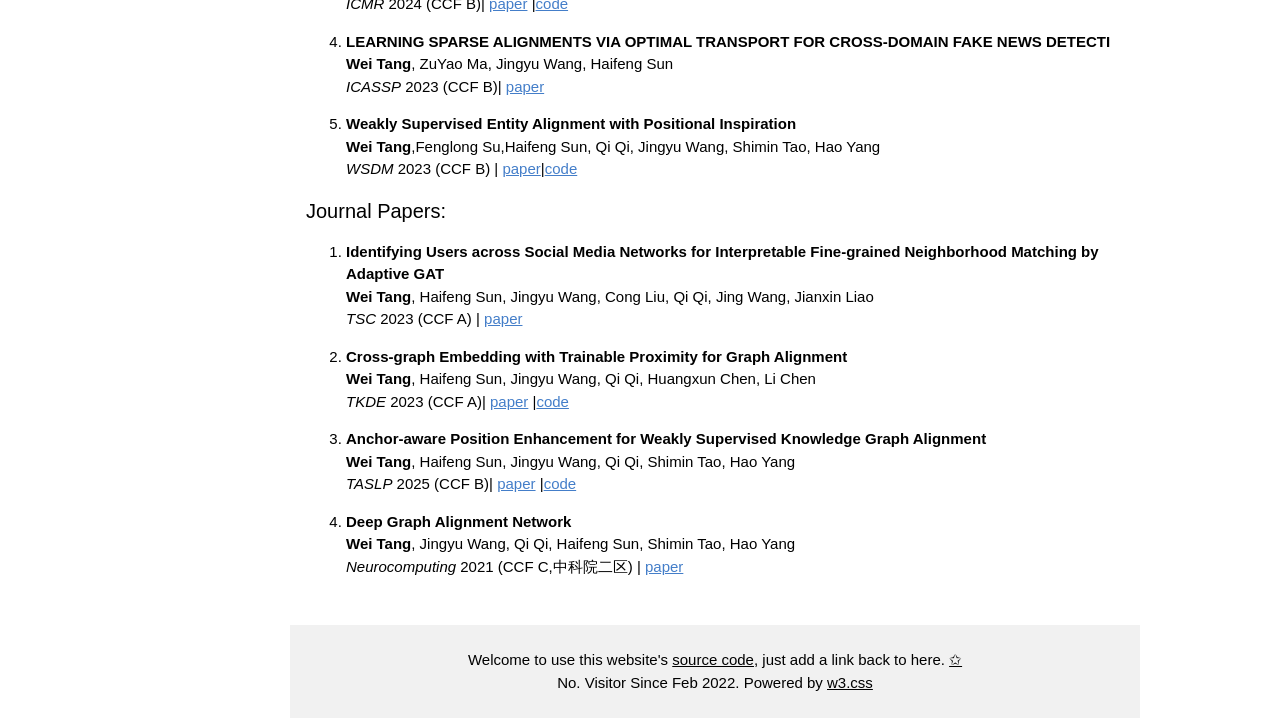
==== commit b6433daf: "Update index.html" ====
--- a/index.html
+++ b/index.html
@@ -105,7 +105,7 @@
    <h2>News</h2>
 	  	   <p><li> 2/2025, 1 papers have been accepted by <a href="10.1145/3652583.3658085">TASLP 2025</a>. </li></p>
 	   <p><li> 12/2024, 1 papers have been accepted by <a href="10.1145/3652583.3658085">ICASSP 2025</a>. </li></p>
-	  <p><li> 04/2024, 1 papers have been accepted by <a href="10.1145/3652583.3658085">ICMR 2024</a>. </li></p>
+	  <p><li> 04/2024, 1 papers have been accepted by <a href="10.1145/3652583.3658085">ICMR 2024</a> </li></p> and selected as <b><font color="red">candidates for best paper awards</font></b>.
 	  <p><li> 06/2023, 1 papers have been accepted by <a href="https://ieeexplore.ieee.org/xpl/RecentIssue.jsp?punumber=4629386">TSC 2023</a>. </li></p>
 	      <p><li> 04/2023, 1 papers have been accepted by <a href="https://ieeexplore.ieee.org/xpl/RecentIssue.jsp?punumber=69">TKDE 2023</a>. </li></p>
       <p><li> 04/2023, 1 papers have been accepted by <a href="https://dl.acm.org/doi/abs/10.1145/3539618.3591735">SIGIR 2023</a>. </li></p>
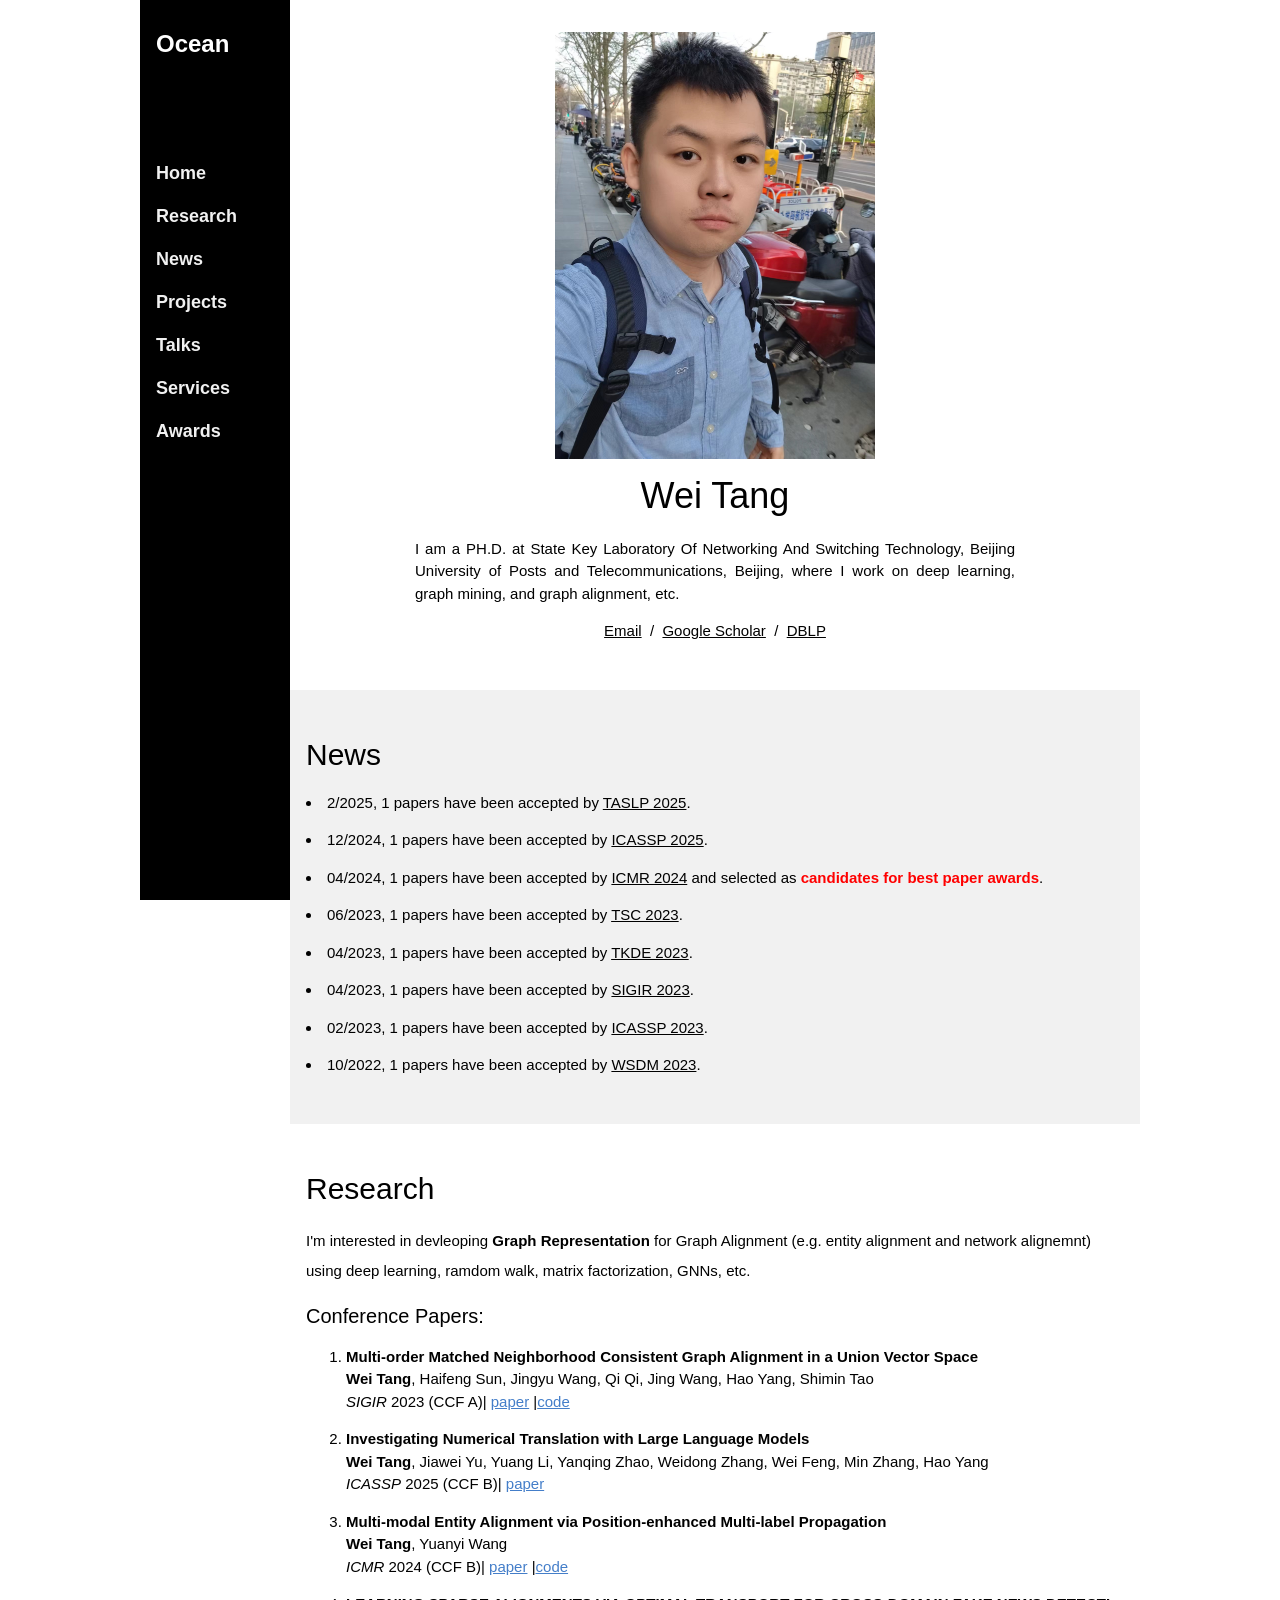
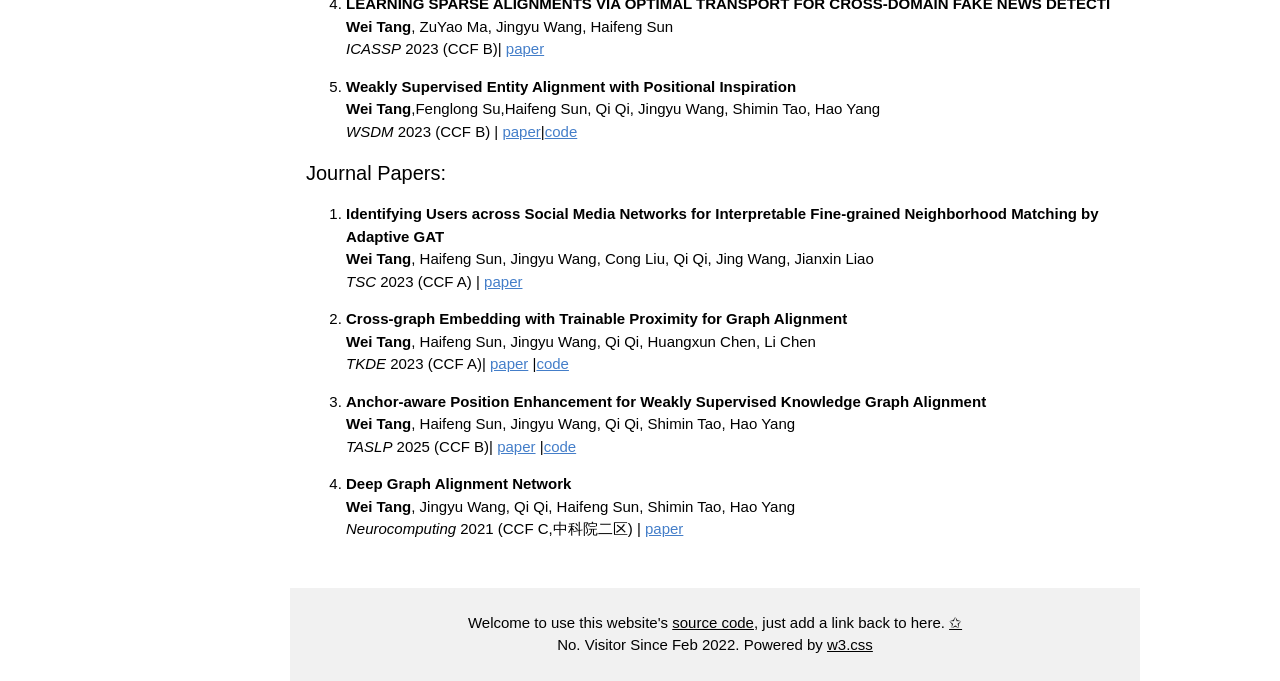
==== commit 11789f23: "Update index.html" ====
--- a/index.html
+++ b/index.html
@@ -105,7 +105,7 @@
    <h2>News</h2>
 	  	   <p><li> 2/2025, 1 papers have been accepted by <a href="10.1145/3652583.3658085">TASLP 2025</a>. </li></p>
 	   <p><li> 12/2024, 1 papers have been accepted by <a href="10.1145/3652583.3658085">ICASSP 2025</a>. </li></p>
-	  <p><li> 04/2024, 1 papers have been accepted by <a href="10.1145/3652583.3658085">ICMR 2024</a> </li></p> and selected as <b><font color="red">candidates for best paper awards</font></b>.
+	  <p><li> 04/2024, 1 papers have been accepted by <a href="10.1145/3652583.3658085">ICMR 2024</a> and selected as <b><font color="red">candidates for best paper awards</font></b>.</li></p>
 	  <p><li> 06/2023, 1 papers have been accepted by <a href="https://ieeexplore.ieee.org/xpl/RecentIssue.jsp?punumber=4629386">TSC 2023</a>. </li></p>
 	      <p><li> 04/2023, 1 papers have been accepted by <a href="https://ieeexplore.ieee.org/xpl/RecentIssue.jsp?punumber=69">TKDE 2023</a>. </li></p>
       <p><li> 04/2023, 1 papers have been accepted by <a href="https://dl.acm.org/doi/abs/10.1145/3539618.3591735">SIGIR 2023</a>. </li></p>
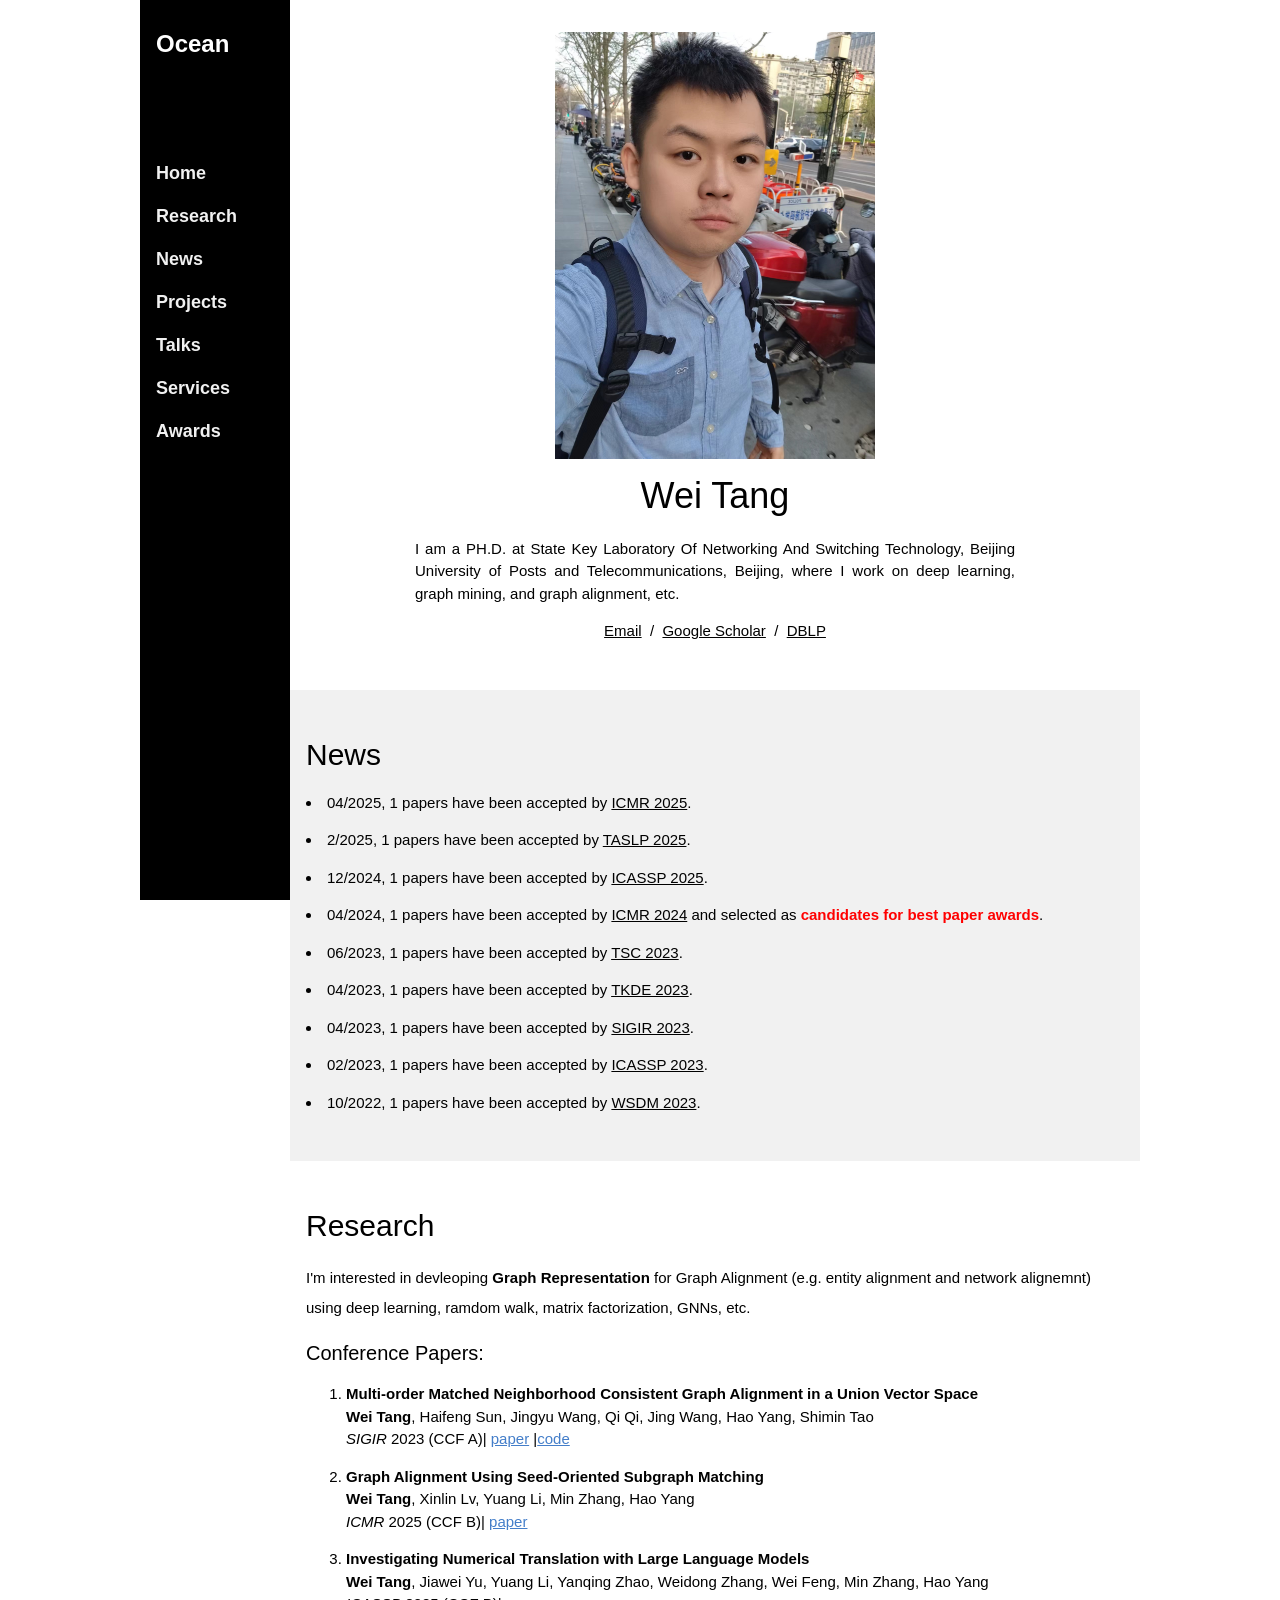
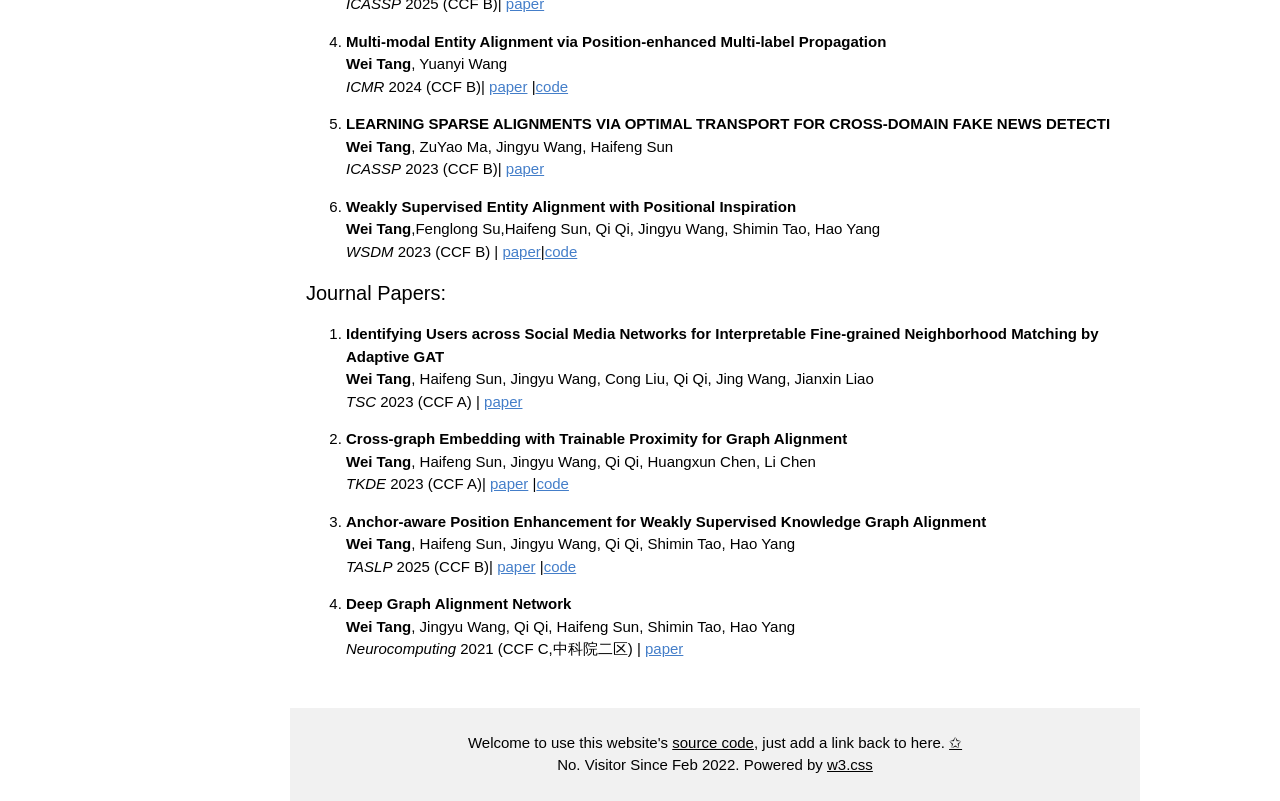
==== commit a4244ada: "Update index.html" ====
--- a/index.html
+++ b/index.html
@@ -103,6 +103,7 @@
 <!-- The News Section-->
   <div class="w3-container w3-light-grey w3-padding-32" id="news">
    <h2>News</h2>
+	  	  <p><li> 04/2025, 1 papers have been accepted by <a href="10.1145/3652583.3658085">ICMR 2025</a>.</li></p>
 	  	   <p><li> 2/2025, 1 papers have been accepted by <a href="10.1145/3652583.3658085">TASLP 2025</a>. </li></p>
 	   <p><li> 12/2024, 1 papers have been accepted by <a href="10.1145/3652583.3658085">ICASSP 2025</a>. </li></p>
 	  <p><li> 04/2024, 1 papers have been accepted by <a href="10.1145/3652583.3658085">ICMR 2024</a> and selected as <b><font color="red">candidates for best paper awards</font></b>.</li></p>
@@ -178,6 +179,13 @@
       <strong>Wei Tang</strong>, Haifeng Sun, Jingyu Wang, Qi Qi, Jing Wang, Hao Yang, Shimin Tao
       <br>
       <em>SIGIR</em> 2023 (CCF A)| <a style="color: #447ec9" href="https://dl.acm.org/doi/abs/10.1145/3539618.3591735">paper</a> |<a style="color: #447ec9" href="https://github.com/OceanTangWei/MMNC">code</a>
+      </p>
+	    	    	    	    	          <p>
+      <li><strong>Graph Alignment Using Seed-Oriented Subgraph Matching</strong>
+      <br>
+      <strong>Wei Tang</strong>, Xinlin Lv, Yuang Li, Min Zhang, Hao Yang
+      <br>
+      <em>ICMR</em> 2025 (CCF B)| <a style="color: #447ec9" href="10.1145/3652583.3658085">paper</a>
       </p>
 
 	    	    	    	          <p>
